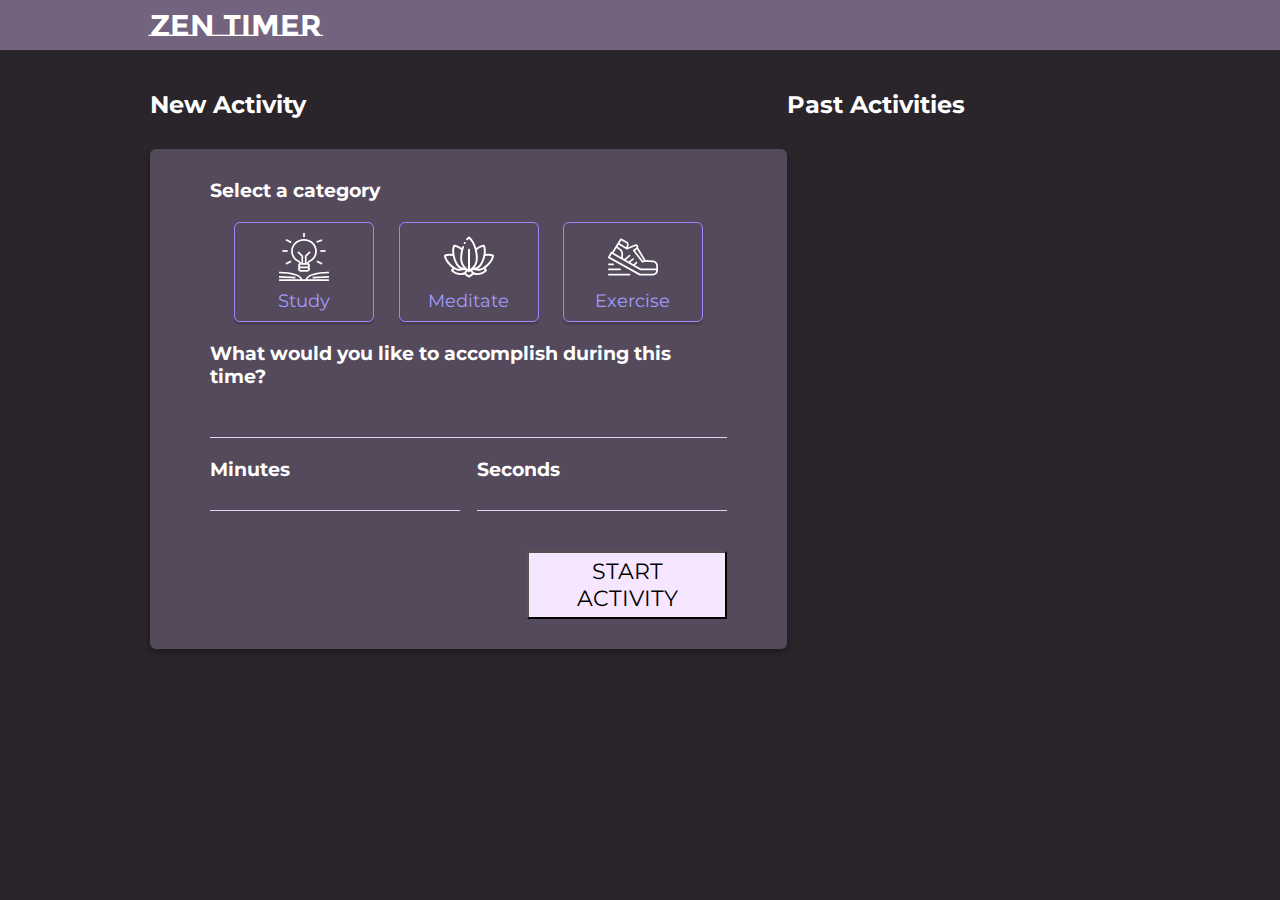
==== index.html @ a1143014 "Style new activity section" ====
<!DOCTYPE html>
<html lang="en">

<head>
  <meta charset="utf-8" />
  <meta name="viewport" content="width=device-width, initial-scale=1" />
  <link rel="stylesheet" href="styles.css" />
  <link href="https://fonts.googleapis.com/css?family=Montserrat+Subrayada|Montserrat:300,400,600,700&display=swap"
    rel="stylesheet">
  <title>ZenTimer</title>
</head>

<body>
  <nav>
    <h1>Zen Timer</h1>
  </nav>
  <section class="main-area">
    <main>
      <h2>New Activity</h2>
      <form>
        <h3>Select a category</h3>
        <section class="categories">
          <button>
            <img src="/assets/study.svg" class="button-icon" />
            Study
          </button>
          <button>
            <img src="/assets/meditate.svg" class="button-icon" />
            Meditate
          </button>
          <button>
            <img src="/assets/exercise.svg" class="button-icon" />
            Exercise
          </button>
        </section>
        <h3>What would you like to accomplish during this time?</h3>
        <input />
        <div class="timer-inputs-section">
          <div>
            <h3>Minutes</h3>
            <input />
          </div>
          <div>
            <h3>Seconds</h3>
            <input />
          </div>
        </div>
        <div class="form-button-container">
          <button class="start-button">START ACTIVITY</button>
        </div>
      </form>
    </main>
    <aside>
      <h2>Past Activities</h2>
      <section>

      </section>
    </aside>
  </section>

  <script src="main.js"></script>
</body>

</html>
---- styles.css ----
* {
  box-sizing: border-box;
  padding: 0;
  margin: 0;
}

/* * { background-color: rgba(255,0,0,.2); }
* * { background-color: rgba(0,255,0,.2); }
* * * { background-color: rgba(0,0,255,.2); }
* * * * { background-color: rgba(255,0,255,.2); }
* * * * * { background-color: rgba(0,255,255,.2); }
* * * * * * { background-color: rgba(255,255,0,.2); }
* * * * * * * { background-color: rgba(255,0,0,.2); }
* * * * * * * * { background-color: rgba(0,255,0,.2); }
* * * * * * * * * { background-color: rgba(0,0,255,.2); } */

body {
  display: flex;
  flex-direction: column;
  font-family: 'Montserrat', sans-serif;
  background-color: rgb(41, 37, 43);
}

nav {
  height: 50px;
  background-color: rgb(115, 99, 126);
  display: flex;
  align-items: center;
}

h1 {
  margin-left: 150px;
  font-size: 30px;
  font-family: 'Montserrat Subrayada', sans-serif;
  color: white;
}

.main-area {
  margin: 40px 150px;
  display: flex;
}

main {
  height: 500px;
  width: 65%;
  display: flex;
  flex-direction: column;
  height: 100%;
}

h2 {
  padding-bottom: 30px;
  color: white;
}

form {
  height: 500px;
  display: flex;
  border-radius: 6px;
  box-shadow: 0 4px 6px rgba(0, 0, 0, 0.29);
  background-color: rgb(84, 74, 91);
  padding: 30px 60px;
  flex-direction: column;
  color: white;
  justify-content: space-between;
}

aside {
  width: 35%;
  height: 500px;
  display: flex;
  flex-direction: column;
}

.button-icon {
  width: 50px;
  background: rgba(255, 255, 255, 0);
}

.categories {
  display: flex;
  width: 100%;
  justify-content: space-evenly;
}

button {
  font-family: 'Montserrat';
  background: none;
  
}

.categories button {
  display: flex;
  flex-direction: column;
  align-items: center;
  justify-content: space-evenly;
  font-size: 18px;
  width: 140px;
  height: 100px;
  border: 1px solid rgb(163, 132, 255);
  border-radius: 6px;
  box-shadow: 0 3px 2px rgba(0, 0, 0, 0.158);
  color: rgb(162, 155, 255);
  transition: .15s;
}

.categories button:hover {
  background-color: rgba(0, 0, 0, 0.221);
  box-shadow: 0 4px 6px rgba(0, 0, 0, 0.336);
  transition: .15s;
}

.categories button:active {
  background-color: rgba(0, 0, 0, 0.377);
  box-shadow: 0 3px 2px rgba(0, 0, 0, 0.37);
  transition: .15s;
}

.categories button:focus {
  outline: none;
}

input {
  background: none;
  border: none;
  height: 30px;
  color: rgb(255, 215, 215);
  font-size: 20px;
  border-bottom: 1px solid rgb(226, 214, 245);
  padding-left: 5px;
  transition: .15s;
  width: 100%;
  border-radius: 4px 4px 0 0;
}

input:hover {
  background: rgb(71, 63, 77);
  transition: .15s;
}

input:focus {
  outline: none;
  background: rgb(71, 63, 77);
  transition: .15s;
}

.timer-inputs-section {
  display: flex;
  justify-content: space-between;
}

.timer-inputs-section div {
  width: 250px;
}

.start-button {
  width: 200px;
  background: rgb(246, 230, 255);
  font-size: 22px;
  margin-top: 20px;
  padding: 5px 10px;
}

.form-button-container {
  width: 100%;
  display: flex;
  justify-content: flex-end;
  align-items: center;
}
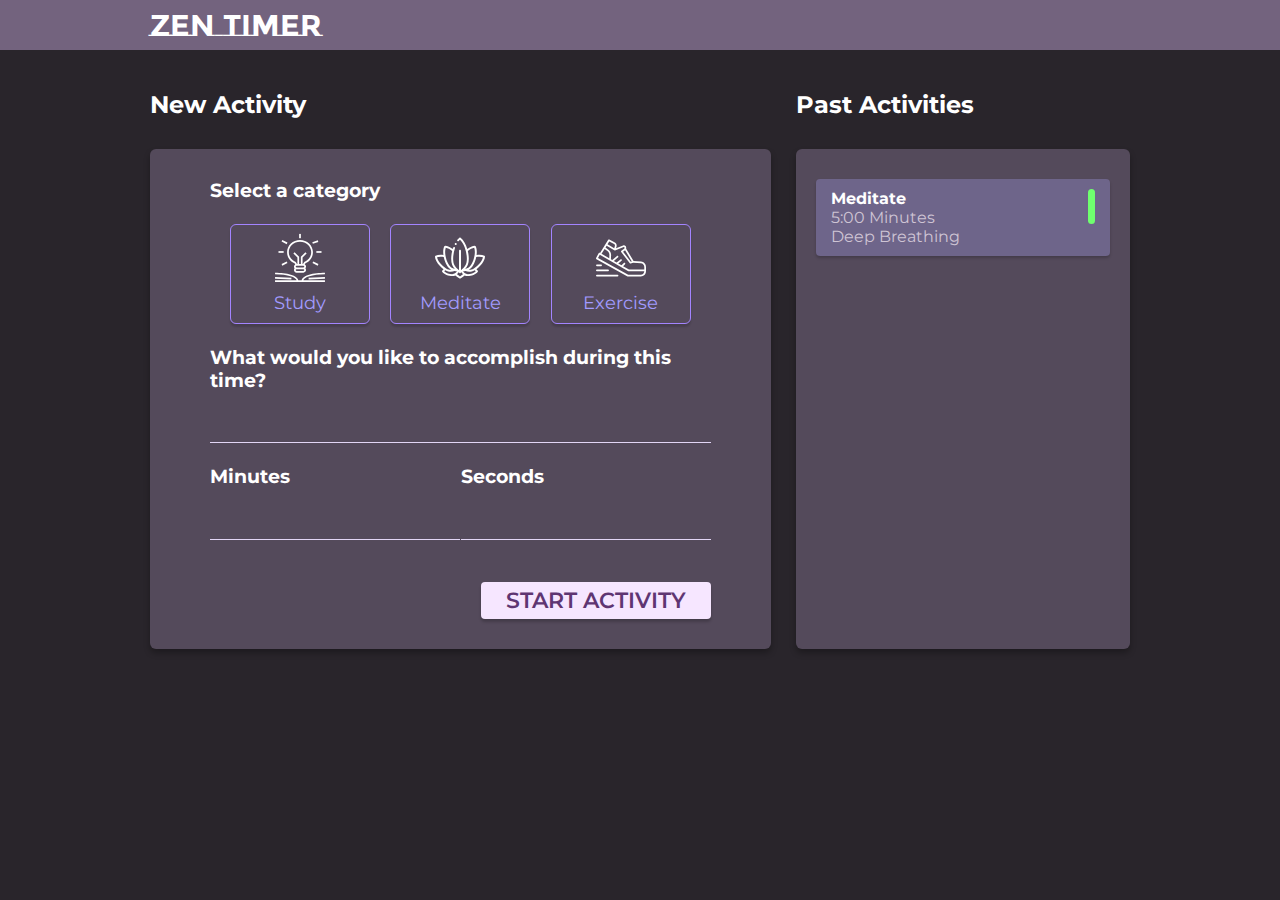
==== commit 07a2f54f: "Style all the application" ====
--- a/index.html
+++ b/index.html
@@ -52,8 +52,17 @@
     </main>
     <aside>
       <h2>Past Activities</h2>
-      <section>
-
+      <section class="card-container">
+        <div class="card">
+          <div>
+            <h4>Meditate</h4>
+            <p>5:00 Minutes</p>
+            <p>Deep Breathing</p>
+          </div>
+          <div>
+            <div class="colored-bar"></div>
+          </div>
+        </div>
       </section>
     </aside>
   </section>
--- a/styles.css
+++ b/styles.css
@@ -46,6 +46,7 @@
   display: flex;
   flex-direction: column;
   height: 100%;
+  margin-right: 25px;
 }
 
 h2 {
@@ -149,16 +150,42 @@
   justify-content: space-between;
 }
 
+.timer-inputs-section input {
+  margin-top: 22px;
+}
+
 .timer-inputs-section div {
   width: 250px;
 }
 
 .start-button {
-  width: 200px;
+  width: 230px;
   background: rgb(246, 230, 255);
   font-size: 22px;
   margin-top: 20px;
   padding: 5px 10px;
+  color: rgb(95, 53, 114);
+  border-radius: 4px;
+  font-weight: 600;
+  border: none;
+  box-shadow: 0 3px 3px rgba(0, 0, 0, 0.205);
+  transition: .15s;
+}
+
+.start-button:hover {
+  background: rgb(250, 242, 255);
+  box-shadow: 0 4px 5px rgba(0, 0, 0, 0.42);
+  transition: .15s;
+}
+
+.start-button:active {
+  background: rgb(255, 255, 255);
+  box-shadow: 0 2px 2px rgba(0, 0, 0, 0.42);
+  transition: .15s;
+}
+
+.start-button:focus {
+  outline: none;
 }
 
 .form-button-container {
@@ -166,4 +193,37 @@
   display: flex;
   justify-content: flex-end;
   align-items: center;
+}
+
+.card-container {
+  min-height: 500px;
+  display: flex;
+  border-radius: 6px;
+  box-shadow: 0 4px 6px rgba(0, 0, 0, 0.29);
+  background-color: rgb(84, 74, 91);
+  padding: 30px 20px;
+  flex-direction: column;
+  color: white;
+  justify-content: space-between;
+}
+
+.card {
+  background-color: rgb(110, 101, 138);
+  padding: 10px 15px;
+  border-radius: 4px;
+  width: 100%;
+  display: flex;
+  justify-content: space-between;
+  box-shadow: 0 2px 3px rgba(0, 0, 0, 0.205);
+}
+
+.colored-bar {
+  background-color: rgb(111, 255, 111);
+  width: 7px;
+  height: 35px;
+  border-radius: 10px;
+}
+
+.card p {
+  color: rgb(206, 196, 212);
 }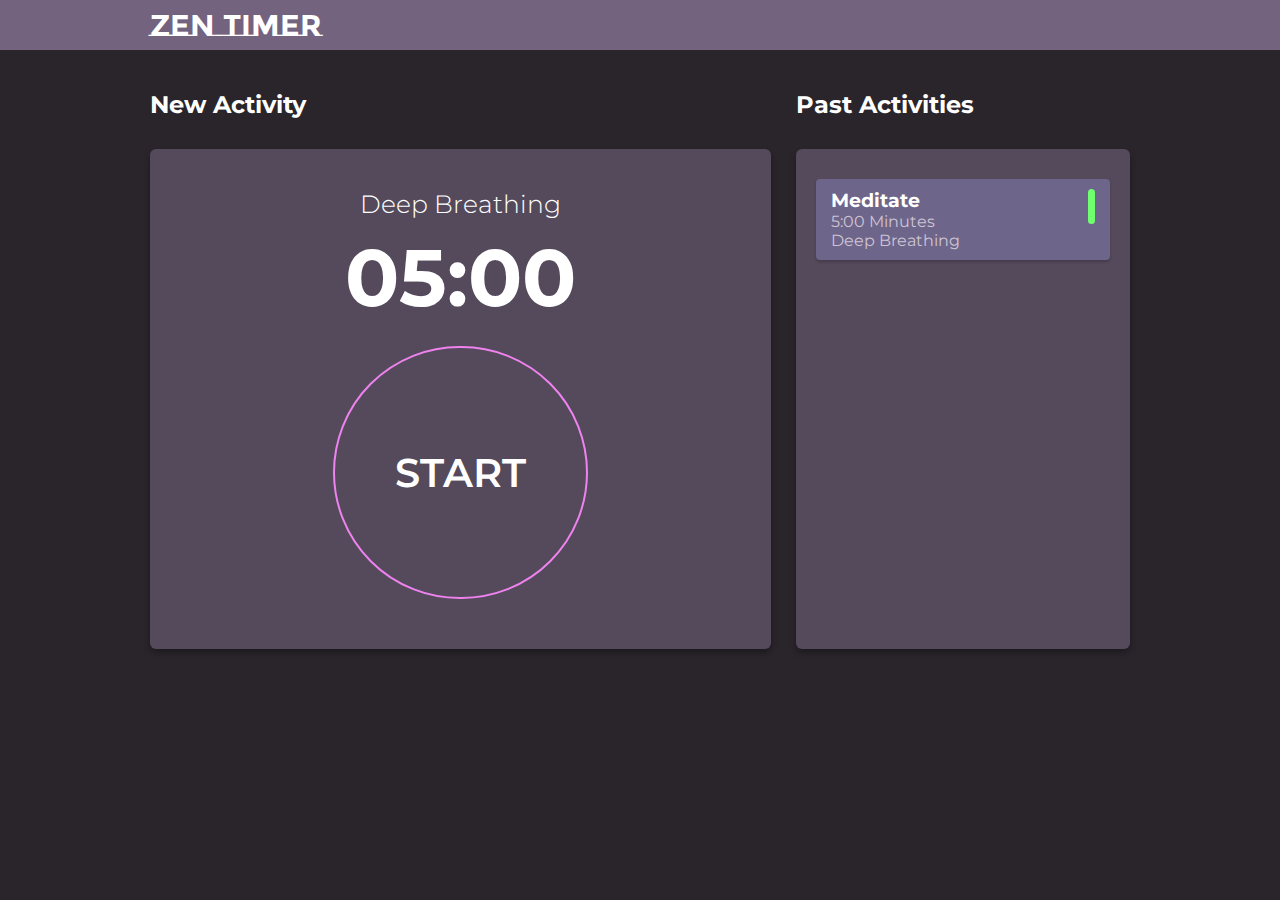
==== commit 20bd32bf: "Add timer section and styling" ====
--- a/index.html
+++ b/index.html
@@ -17,37 +17,41 @@
   <section class="main-area">
     <main>
       <h2>New Activity</h2>
-      <form>
-        <h3>Select a category</h3>
+      <form class="form-section">
+        <!-- <h3>Select a category</h3>
         <section class="categories">
-          <button>
+          <button id="button-study" class="inactive" value="study">
             <img src="/assets/study.svg" class="button-icon" />
             Study
           </button>
-          <button>
+          <button id="button-meditate" class="inactive" value="meditate">
             <img src="/assets/meditate.svg" class="button-icon" />
             Meditate
           </button>
-          <button>
+          <button id="button-exercise" class="inactive" value="exercise">
             <img src="/assets/exercise.svg" class="button-icon" />
             Exercise
           </button>
         </section>
         <h3>What would you like to accomplish during this time?</h3>
-        <input />
+        <input id="input-intention" />
         <div class="timer-inputs-section">
           <div>
             <h3>Minutes</h3>
-            <input />
+            <input id="input-minutes" type="number" />
           </div>
           <div>
             <h3>Seconds</h3>
-            <input />
+            <input id="input-seconds" type="number" />
           </div>
         </div>
         <div class="form-button-container">
-          <button class="start-button">START ACTIVITY</button>
-        </div>
+          <button class="start-button" id="button-submit">START ACTIVITY</button>
+        </div> -->
+
+        <h5>Deep Breathing</h5>
+        <h6 id="timer">05:00</h6>
+        <h4>START</h4>
       </form>
     </main>
     <aside>
@@ -55,7 +59,7 @@
       <section class="card-container">
         <div class="card">
           <div>
-            <h4>Meditate</h4>
+            <h3>Meditate</h3>
             <p>5:00 Minutes</p>
             <p>Deep Breathing</p>
           </div>
--- a/styles.css
+++ b/styles.css
@@ -4,16 +4,6 @@
   margin: 0;
 }
 
-/* * { background-color: rgba(255,0,0,.2); }
-* * { background-color: rgba(0,255,0,.2); }
-* * * { background-color: rgba(0,0,255,.2); }
-* * * * { background-color: rgba(255,0,255,.2); }
-* * * * * { background-color: rgba(0,255,255,.2); }
-* * * * * * { background-color: rgba(255,255,0,.2); }
-* * * * * * * { background-color: rgba(255,0,0,.2); }
-* * * * * * * * { background-color: rgba(0,255,0,.2); }
-* * * * * * * * * { background-color: rgba(0,0,255,.2); } */
-
 body {
   display: flex;
   flex-direction: column;
@@ -60,10 +50,58 @@
   border-radius: 6px;
   box-shadow: 0 4px 6px rgba(0, 0, 0, 0.29);
   background-color: rgb(84, 74, 91);
-  padding: 30px 60px;
-  flex-direction: column;
-  color: white;
-  justify-content: space-between;
+  flex-direction: column;
+  color: white;
+  justify-content: space-between;
+
+  padding: 10px 60px;
+  align-items: center;
+}
+
+.form-section {
+  /* padding: 30px 60px; */
+}
+
+.timer-section {
+  align-items: center;
+}
+
+h5 {
+  font-size: 25px;
+  margin-top: 30px;
+  font-weight: 300;
+}
+
+h6 {
+  font-size: 80px;
+  margin-top: 10px;
+}
+
+h4 {
+  font-size: 40px;
+  border: 2px solid violet;
+  text-align: center;
+  margin-top: 20px;
+  padding: 100px 60px;
+  cursor: pointer;
+  vertical-align: middle;
+  border-radius: 250px;
+  font-weight: 600;
+  margin-bottom: 100px;
+  transition: .2s ease-out;
+}
+
+h4:hover {
+  box-shadow: 0 0 20px rgb(231, 215, 255);
+  background-color: rgba(255, 255, 255, 0.096);
+  transition: .2s ease-out;
+}
+
+h4:active {
+  box-shadow: 0 0 50px rgb(231, 215, 255);
+  background-color: rgba(255, 255, 255, 0.817);
+  color: rgb(109, 109, 109);
+  transition: .2s;
 }
 
 aside {
@@ -90,7 +128,7 @@
   
 }
 
-.categories button {
+.inactive {
   display: flex;
   flex-direction: column;
   align-items: center;
@@ -102,10 +140,10 @@
   border-radius: 6px;
   box-shadow: 0 3px 2px rgba(0, 0, 0, 0.158);
   color: rgb(162, 155, 255);
-  transition: .15s;
-}
-
-.categories button:hover {
+  transition: .2s;
+}
+
+.inactive:hover {
   background-color: rgba(0, 0, 0, 0.221);
   box-shadow: 0 4px 6px rgba(0, 0, 0, 0.336);
   transition: .15s;
@@ -215,6 +253,13 @@
   display: flex;
   justify-content: space-between;
   box-shadow: 0 2px 3px rgba(0, 0, 0, 0.205);
+  transition: .15s
+}
+
+.card:hover {
+  background-color: rgb(99, 91, 125);
+  box-shadow: 0 2px 6px rgba(0, 0, 0, 0.384);
+  transition: .15s
 }
 
 .colored-bar {
@@ -226,4 +271,18 @@
 
 .card p {
   color: rgb(206, 196, 212);
+}
+
+.active {
+  border: 1px solid rgb(255, 255, 255);
+  background-color: rgb(38, 38, 38);
+  color: rgb(255, 255, 255);
+  transition: .2s;
+}
+
+.active:hover {
+  border: 1px solid rgb(255, 255, 255);
+  background-color: rgb(40, 40, 40);
+  color: rgb(255, 255, 255);
+  transition: .2s;
 }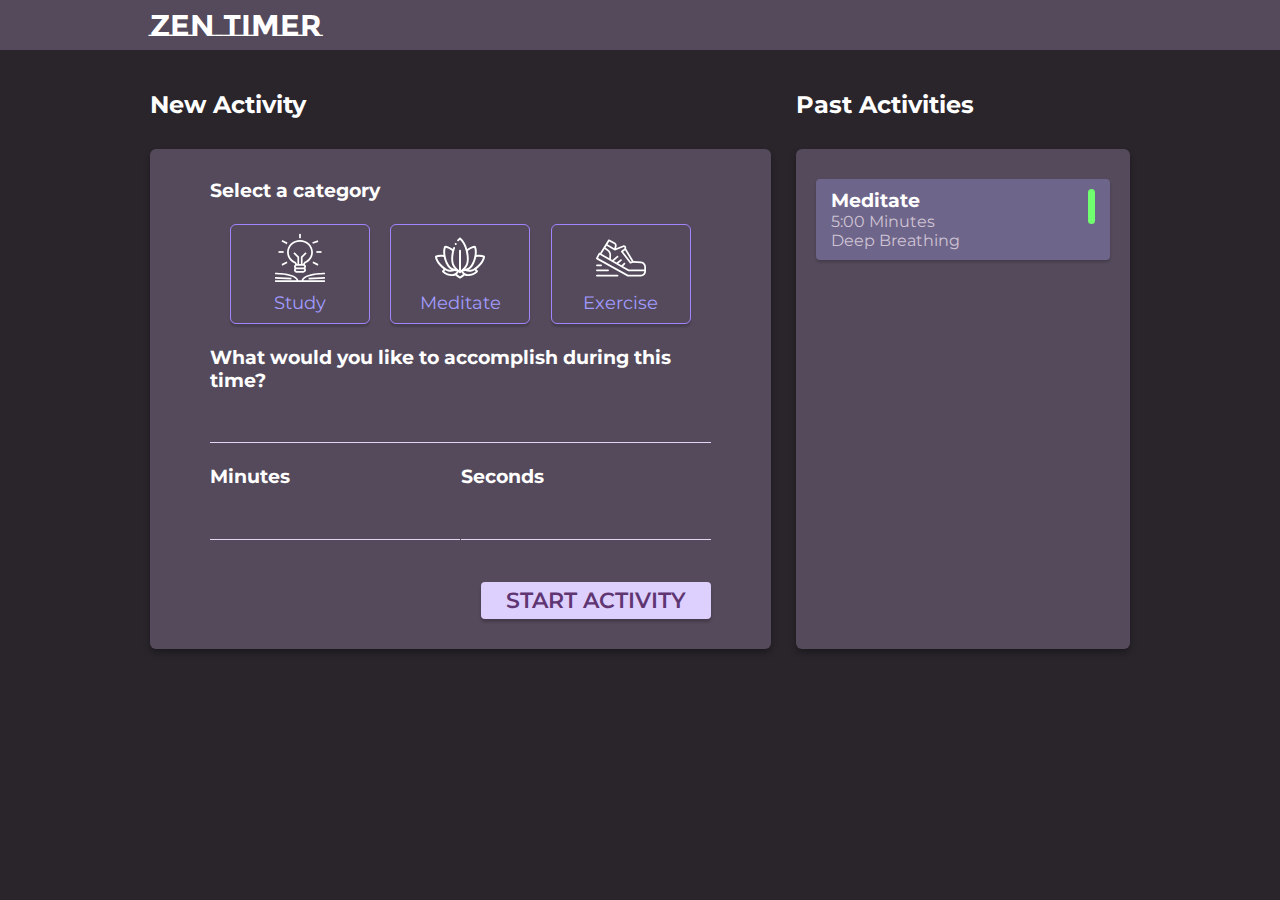
==== commit bceddf3c: "Add ability to toggle between both section on form submit" ====
--- a/index.html
+++ b/index.html
@@ -18,7 +18,7 @@
     <main>
       <h2>New Activity</h2>
       <form class="form-section">
-        <!-- <h3>Select a category</h3>
+        <h3>Select a category</h3>
         <section class="categories">
           <button id="button-study" class="inactive" value="study">
             <img src="/assets/study.svg" class="button-icon" />
@@ -47,11 +47,7 @@
         </div>
         <div class="form-button-container">
           <button class="start-button" id="button-submit">START ACTIVITY</button>
-        </div> -->
-
-        <h5>Deep Breathing</h5>
-        <h6 id="timer">05:00</h6>
-        <h4>START</h4>
+        </div>
       </form>
     </main>
     <aside>
--- a/styles.css
+++ b/styles.css
@@ -13,7 +13,7 @@
 
 nav {
   height: 50px;
-  background-color: rgb(115, 99, 126);
+  background-color: rgb(84, 74, 91);
   display: flex;
   align-items: center;
 }
@@ -53,16 +53,15 @@
   flex-direction: column;
   color: white;
   justify-content: space-between;
-
+}
+
+.form-section {
+  padding: 30px 60px;
+}
+
+.timer-section {
+  align-items: center;
   padding: 10px 60px;
-  align-items: center;
-}
-
-.form-section {
-  /* padding: 30px 60px; */
-}
-
-.timer-section {
   align-items: center;
 }
 
@@ -79,7 +78,7 @@
 
 h4 {
   font-size: 40px;
-  border: 2px solid violet;
+  border: 2px solid rgb(88, 149, 255);
   text-align: center;
   margin-top: 20px;
   padding: 100px 60px;
@@ -92,7 +91,7 @@
 }
 
 h4:hover {
-  box-shadow: 0 0 20px rgb(231, 215, 255);
+  box-shadow: 0 0 20px rgba(231, 215, 255, 0.509);
   background-color: rgba(255, 255, 255, 0.096);
   transition: .2s ease-out;
 }
@@ -198,7 +197,7 @@
 
 .start-button {
   width: 230px;
-  background: rgb(246, 230, 255);
+  background: rgb(221, 208, 255);
   font-size: 22px;
   margin-top: 20px;
   padding: 5px 10px;
@@ -211,7 +210,7 @@
 }
 
 .start-button:hover {
-  background: rgb(250, 242, 255);
+  background: rgb(253, 250, 255);
   box-shadow: 0 4px 5px rgba(0, 0, 0, 0.42);
   transition: .15s;
 }
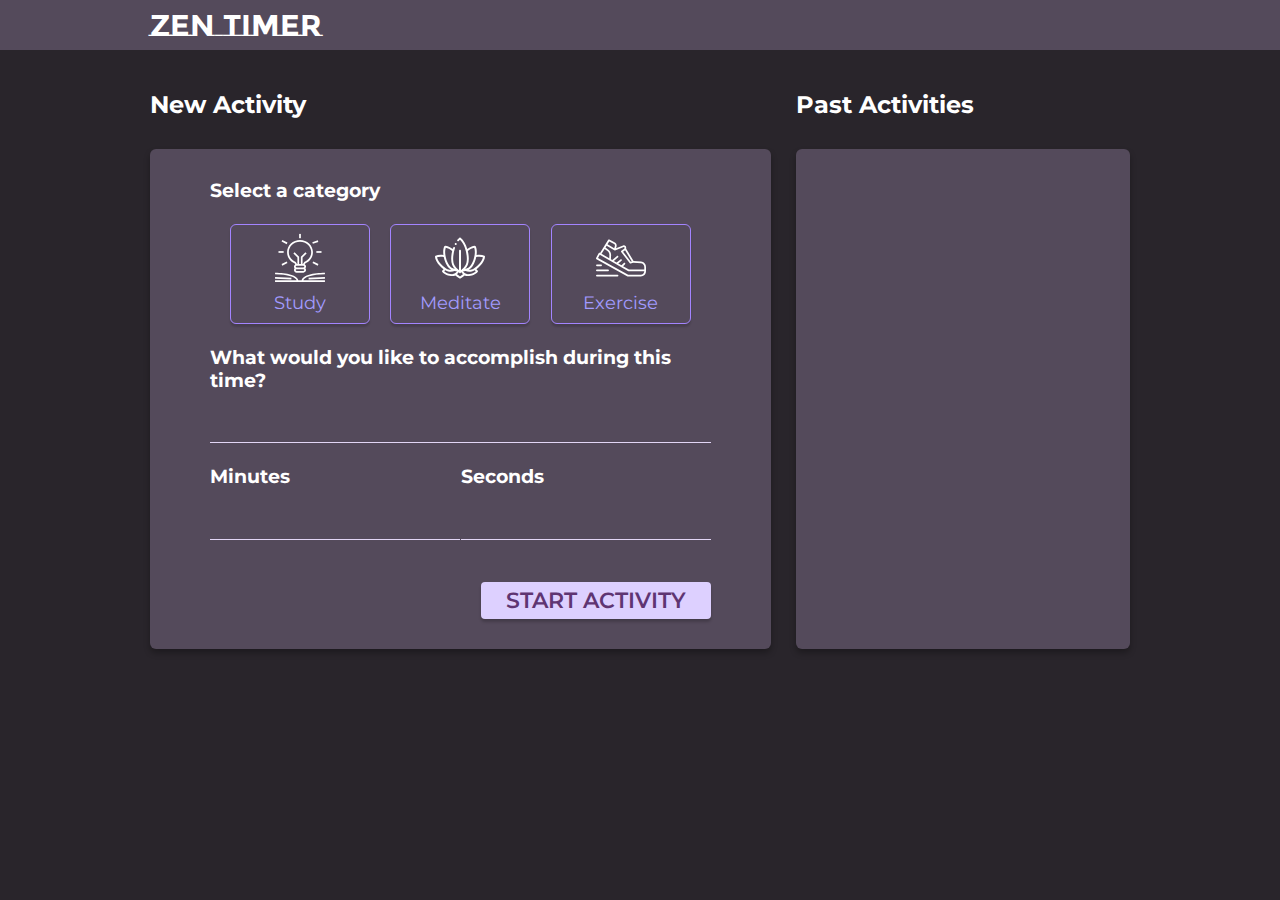
==== commit 7a0e2b5c: "Append past activities into the history section" ====
--- a/index.html
+++ b/index.html
@@ -52,17 +52,7 @@
     </main>
     <aside>
       <h2>Past Activities</h2>
-      <section class="card-container">
-        <div class="card">
-          <div>
-            <h3>Meditate</h3>
-            <p>5:00 Minutes</p>
-            <p>Deep Breathing</p>
-          </div>
-          <div>
-            <div class="colored-bar"></div>
-          </div>
-        </div>
+      <section class="card-container" id="card-container">
       </section>
     </aside>
   </section>
--- a/styles.css
+++ b/styles.css
@@ -241,13 +241,14 @@
   padding: 30px 20px;
   flex-direction: column;
   color: white;
-  justify-content: space-between;
+  justify-content: flex-start;
 }
 
 .card {
   background-color: rgb(110, 101, 138);
   padding: 10px 15px;
   border-radius: 4px;
+  margin-bottom: 15px;
   width: 100%;
   display: flex;
   justify-content: space-between;
